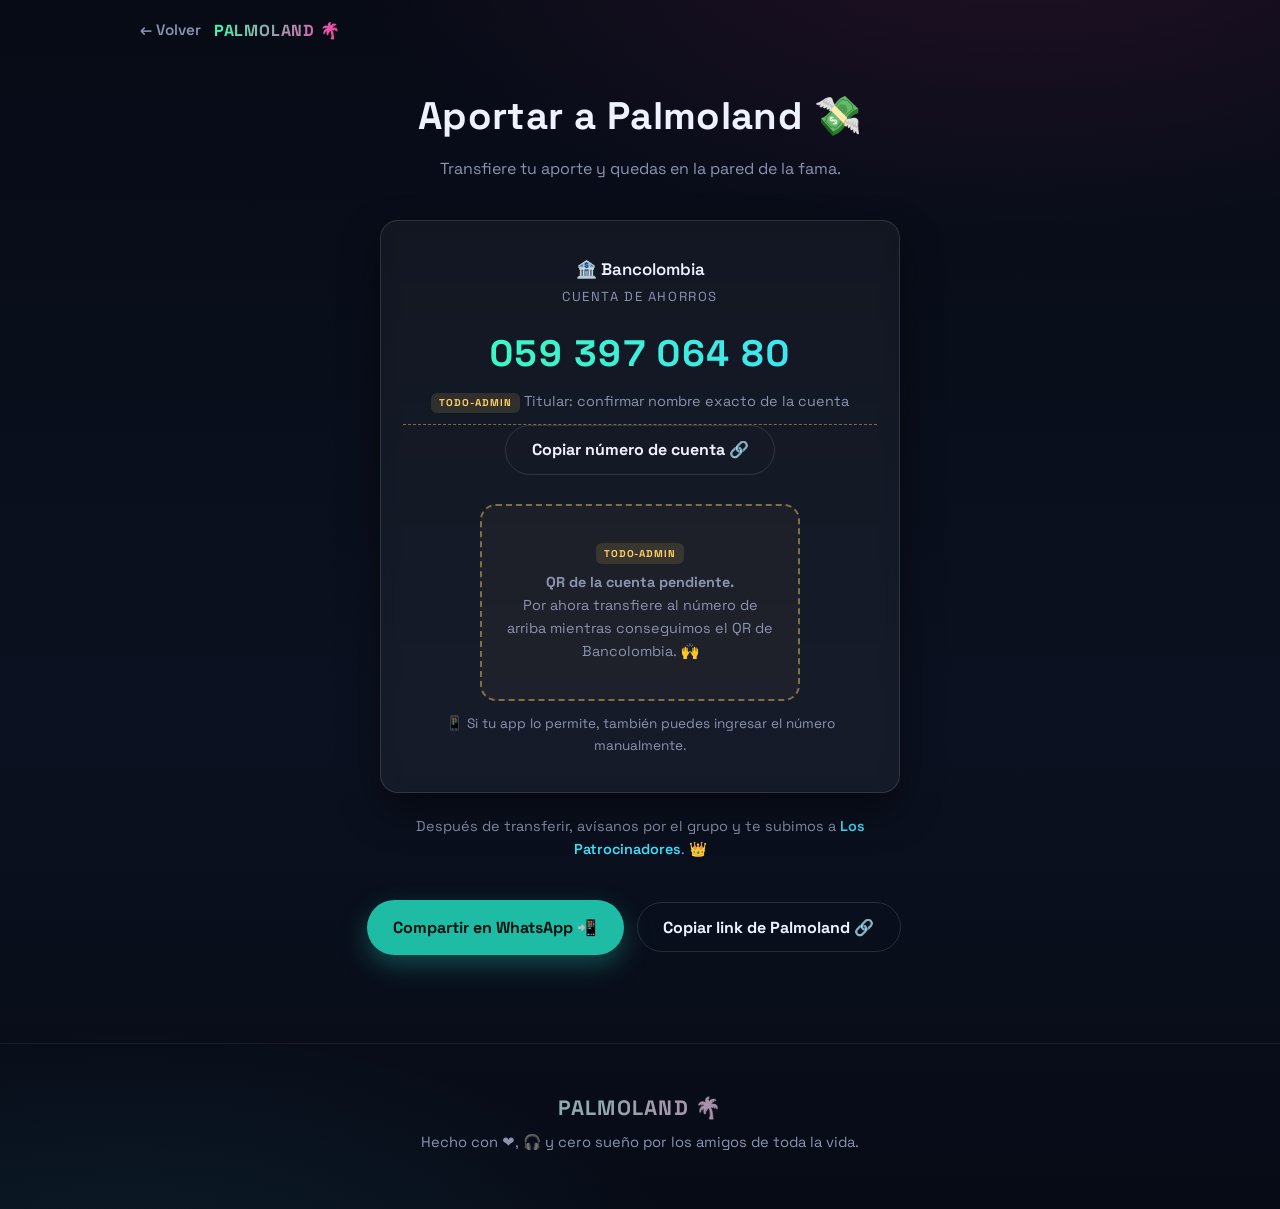
==== aportar.html @ 5ca150a5 "feat: real pals data, photo avatars, and Bancolombia payment page - data.json: real contributions — " ====
<!DOCTYPE html>
<html lang="es-CO">
<head>
  <meta charset="UTF-8" />
  <meta name="viewport" content="width=device-width, initial-scale=1.0" />
  <title>Aportar — Palmoland 🌴</title>
  <meta name="description" content="Cuenta Bancolombia para aportar a Palmoland, el festival de los amigos de toda la vida." />
  <meta name="theme-color" content="#070b16" />
  <meta name="robots" content="noindex" />

  <link rel="icon" href="data:image/svg+xml,%3Csvg xmlns='http://www.w3.org/2000/svg' viewBox='0 0 100 100'%3E%3Ctext y='.9em' font-size='90'%3E%F0%9F%8C%B4%3C/text%3E%3C/svg%3E" />

  <link rel="preconnect" href="https://fonts.googleapis.com" />
  <link rel="preconnect" href="https://fonts.gstatic.com" crossorigin />
  <link href="https://fonts.googleapis.com/css2?family=Space+Grotesk:wght@400;500;700&display=swap" rel="stylesheet" />
  <link rel="stylesheet" href="styles.css" />
</head>
<body>

  <div class="wrap">
    <nav class="page-head" aria-label="Volver al inicio">
      <a href="index.html">← Volver</a>
      <span class="page-logo" aria-hidden="true">PALMOLAND 🌴</span>
    </nav>
  </div>

  <main class="section" style="padding-top:1.5rem">
    <div class="wrap">
      <h1 class="section-title">Aportar a Palmoland 💸</h1>
      <p class="section-sub">Transfiere tu aporte y quedas en la pared de la fama.</p>

      <div class="card pay-card">
        <p class="bank-name">🏦 Bancolombia</p>
        <p class="bank-type">Cuenta de Ahorros</p>
        <p class="account-number" id="account-number">059 397 064 80</p>
        <p class="account-holder todo-admin"><span class="todo-tag">TODO-ADMIN</span> Titular: confirmar nombre exacto de la cuenta</p>

        <button class="btn btn-ghost" id="btn-copy-account" type="button">Copiar número de cuenta 🔗</button>
        <span class="copy-feedback" id="account-copy-feedback" aria-live="polite"></span>

        <div class="qr-box" id="qr-box">
          <!-- TODO-ADMIN: replace this block with the Bancolombia account QR:
               <img src="images/qr.jpeg" alt="QR de la cuenta Bancolombia para aportar a Palmoland" />
               (the qr.jpeg provided so far was the PowerHouse Gym promo QR — wrong payment target) -->
          <div class="qr-placeholder">
            <span class="todo-tag">TODO-ADMIN</span>
            <p><strong>QR de la cuenta pendiente.</strong><br />Por ahora transfiere al número de arriba mientras conseguimos el QR de Bancolombia. 🙌</p>
          </div>
        </div>

        <p class="qr-hint">📱 Si tu app lo permite, también puedes ingresar el número manualmente.</p>
      </div>

      <p class="pay-steps-note">
        Después de transferir, avísanos por el grupo y te subimos a
        <a href="index.html#patrocinadores">Los Patrocinadores</a>. 👑
      </p>

      <div class="share-row">
        <a class="btn btn-wa" id="btn-wa" href="#" target="_blank" rel="noopener">Compartir en WhatsApp 📲</a>
        <button class="btn btn-ghost" id="btn-copy">Copiar link de Palmoland 🔗</button>
        <span class="copy-feedback" id="copy-feedback" aria-live="polite"></span>
      </div>
    </div>
  </main>

  <footer class="footer">
    <div class="wrap">
      <p class="footer-title">PALMOLAND 🌴</p>
      <p>Hecho con ❤️, 🎧 y cero sueño por los amigos de toda la vida.</p>
    </div>
  </footer>

  <script src="app.js" defer></script>
  <script>
    // Copy account number (page-specific, independent of app.js)
    document.addEventListener("DOMContentLoaded", function () {
      var btn = document.getElementById("btn-copy-account");
      var feedback = document.getElementById("account-copy-feedback");
      if (!btn) return;
      btn.addEventListener("click", function () {
        var text = "059 397 064 80";
        function done() {
          feedback.textContent = "¡Copiado! ✅";
          setTimeout(function () { feedback.textContent = ""; }, 2200);
        }
        if (navigator.clipboard && navigator.clipboard.writeText) {
          navigator.clipboard.writeText(text).then(done).catch(function () { fallback(text, done); });
        } else {
          fallback(text, done);
        }
      });
      function fallback(text, done) {
        var ta = document.createElement("textarea");
        ta.value = text;
        ta.style.position = "fixed";
        ta.style.opacity = "0";
        document.body.appendChild(ta);
        ta.select();
        try { document.execCommand("copy"); done(); } catch (e) { /* no-op */ }
        ta.remove();
      }
    });
  </script>
</body>
</html>
---- styles.css ----
/* ============================================================
   PALMOLAND — synthwave landing for lifelong friends
   Mobile-first · no frameworks · GitHub Pages subpath-safe
   ============================================================ */

:root {
  --bg-0: #070b16;
  --bg-1: #0b1120;
  --bg-2: #101735;
  --card: rgba(255, 255, 255, 0.045);
  --card-strong: rgba(255, 255, 255, 0.08);
  --border: rgba(255, 255, 255, 0.12);
  --text: #eef2ff;
  --muted: #8b93b0;
  --green: #39ffb4;
  --pink: #ff3ea5;
  --cyan: #3ee0ff;
  --gold: #ffd166;
  --font: "Space Grotesk", system-ui, -apple-system, "Segoe UI", Roboto, sans-serif;
  --radius: 18px;
  --shadow: 0 18px 40px rgba(0, 0, 0, 0.45);
}

* { box-sizing: border-box; margin: 0; padding: 0; }

html { scroll-behavior: smooth; }

body {
  font-family: var(--font);
  background:
    radial-gradient(1200px 600px at 80% -10%, rgba(255, 62, 165, 0.12), transparent 60%),
    radial-gradient(1000px 500px at 10% 110%, rgba(62, 224, 255, 0.10), transparent 60%),
    linear-gradient(180deg, var(--bg-0), var(--bg-1) 60%, var(--bg-0));
  color: var(--text);
  line-height: 1.6;
  -webkit-font-smoothing: antialiased;
  overflow-x: hidden;
}

img, svg { display: block; max-width: 100%; }
a { color: var(--cyan); text-decoration: none; }
a:hover { text-decoration: underline; }

.wrap { width: min(1000px, 92%); margin: 0 auto; }
.wrap-narrow { width: min(680px, 92%); }

.hidden { display: none !important; }

/* ============================================================
   HERO
   ============================================================ */
.hero {
  position: relative;
  min-height: 92svh;
  display: flex;
  align-items: center;
  justify-content: center;
  text-align: center;
  padding: 4rem 1rem 6rem;
  overflow: hidden;
  isolation: isolate;
}

.hero-bg {
  position: absolute;
  inset: 0;
  z-index: -1;
  background: linear-gradient(180deg, #150a2e 0%, #0a0e22 55%, var(--bg-0) 100%);
}

/* Neon sun on the horizon */
.sun {
  position: absolute;
  left: 50%;
  bottom: 26%;
  width: min(58vw, 340px);
  aspect-ratio: 1;
  transform: translateX(-50%);
  border-radius: 50%;
  background: linear-gradient(180deg, #ffd166 0%, #ff6a3d 45%, #ff3ea5 100%);
  filter: blur(1px);
  box-shadow: 0 0 60px 18px rgba(255, 62, 165, 0.35), 0 0 140px 60px rgba(255, 106, 61, 0.18);
  animation: sunPulse 5s ease-in-out infinite;
}

/* Sun slits (classic synthwave cut) */
.sun::after {
  content: "";
  position: absolute;
  inset: 0;
  border-radius: 50%;
  background: repeating-linear-gradient(
    180deg,
    transparent 0 14px,
    rgba(10, 14, 34, 0.92) 14px 17px
  );
  mask-image: linear-gradient(180deg, transparent 8%, #000 60%);
}

@keyframes sunPulse {
  0%, 100% { box-shadow: 0 0 60px 18px rgba(255, 62, 165, 0.35), 0 0 140px 60px rgba(255, 106, 61, 0.18); }
  50% { box-shadow: 0 0 80px 28px rgba(255, 62, 165, 0.5), 0 0 180px 80px rgba(255, 106, 61, 0.25); }
}

/* Perspective grid floor */
.grid-floor {
  position: absolute;
  left: -40%;
  right: -40%;
  bottom: -6%;
  height: 46%;
  background:
    repeating-linear-gradient(90deg, rgba(62, 224, 255, 0.22) 0 2px, transparent 2px 72px),
    repeating-linear-gradient(0deg, rgba(62, 224, 255, 0.16) 0 2px, transparent 2px 48px);
  transform: perspective(420px) rotateX(62deg);
  transform-origin: top center;
  mask-image: linear-gradient(180deg, transparent 0%, #000 30%, transparent 96%);
  animation: gridMove 7s linear infinite;
}

@keyframes gridMove {
  from { background-position: 0 0, 0 0; }
  to { background-position: 0 0, 0 48px; }
}

/* Palm silhouettes */
.palm {
  position: absolute;
  bottom: 2%;
  width: clamp(90px, 18vw, 190px);
  fill: #05070f;
  filter: drop-shadow(0 0 18px rgba(62, 224, 255, 0.12));
  transform-origin: bottom center;
  animation: sway 6s ease-in-out infinite;
}
.palm-left { left: -3%; transform: scaleX(-1); }
.palm-right { right: -3%; animation-delay: -3s; }

@keyframes sway {
  0%, 100% { rotate: -2deg; }
  50% { rotate: 2deg; }
}

.hero-content { position: relative; z-index: 1; max-width: 640px; }

.hero-kicker {
  display: inline-block;
  font-size: 0.82rem;
  letter-spacing: 0.14em;
  text-transform: uppercase;
  color: var(--cyan);
  background: rgba(62, 224, 255, 0.08);
  border: 1px solid rgba(62, 224, 255, 0.25);
  border-radius: 999px;
  padding: 0.45rem 1rem;
  margin-bottom: 1.4rem;
}

.hero-title {
  font-size: clamp(3.2rem, 16vw, 7rem);
  font-weight: 700;
  line-height: 0.95;
  letter-spacing: 0.02em;
  background: linear-gradient(100deg, var(--green) 0%, var(--cyan) 45%, var(--pink) 100%);
  -webkit-background-clip: text;
  background-clip: text;
  color: transparent;
  filter: drop-shadow(0 0 22px rgba(62, 224, 255, 0.35));
  text-transform: uppercase;
}

.hero-title span {
  background: linear-gradient(100deg, var(--pink) 0%, var(--gold) 100%);
  -webkit-background-clip: text;
  background-clip: text;
  color: transparent;
}

.hero-tagline {
  margin-top: 1rem;
  font-size: clamp(1.05rem, 4vw, 1.35rem);
  color: var(--text);
}

.hero-date { margin-top: 1.1rem; font-size: 0.95rem; }

.hero-scroll {
  position: absolute;
  bottom: 1.4rem;
  left: 50%;
  transform: translateX(-50%);
  color: var(--muted);
  font-size: 1.2rem;
  animation: bounce 2s ease-in-out infinite;
}

@keyframes bounce {
  0%, 100% { transform: translate(-50%, 0); }
  50% { transform: translate(-50%, 8px); }
}

/* ============================================================
   BUTTONS
   ============================================================ */
.btn {
  display: inline-block;
  font-family: var(--font);
  font-weight: 700;
  font-size: 1rem;
  border-radius: 999px;
  padding: 0.85rem 1.6rem;
  border: 1px solid transparent;
  cursor: pointer;
  transition: transform 0.18s ease, box-shadow 0.18s ease, background 0.18s ease;
}

.btn:hover { transform: translateY(-2px); text-decoration: none; }
.btn:active { transform: translateY(0); }

.btn-big {
  margin-top: 2rem;
  font-size: 1.1rem;
  padding: 1rem 2.2rem;
  background: linear-gradient(100deg, var(--green), var(--cyan));
  color: #041018;
  box-shadow: 0 10px 30px rgba(57, 255, 180, 0.35);
}
.btn-big:hover { box-shadow: 0 14px 40px rgba(57, 255, 180, 0.5); }

.btn-wa {
  background: #1ebba5;
  color: #04120f;
  box-shadow: 0 10px 26px rgba(30, 187, 165, 0.35);
}
.btn-wa:hover { box-shadow: 0 14px 34px rgba(30, 187, 165, 0.5); }

.btn-ghost {
  background: transparent;
  color: var(--text);
  border-color: var(--border);
}
.btn-ghost:hover { border-color: var(--cyan); color: var(--cyan); }

/* ============================================================
   SECTIONS
   ============================================================ */
.section { padding: 4.2rem 0; }
.section-alt {
  background: linear-gradient(180deg, rgba(255, 255, 255, 0.025), rgba(255, 255, 255, 0));
  border-top: 1px solid rgba(255, 255, 255, 0.05);
  border-bottom: 1px solid rgba(255, 255, 255, 0.05);
}

.section-title {
  font-size: clamp(1.7rem, 6vw, 2.4rem);
  font-weight: 700;
  text-align: center;
  letter-spacing: 0.01em;
}

.section-sub {
  text-align: center;
  color: var(--muted);
  margin: 0.6rem auto 2.4rem;
  max-width: 560px;
}

.accent {
  background: linear-gradient(100deg, var(--green), var(--cyan));
  -webkit-background-clip: text;
  background-clip: text;
  color: transparent;
}

/* ============================================================
   CARDS
   ============================================================ */
.card {
  background: var(--card);
  border: 1px solid var(--border);
  border-radius: var(--radius);
  padding: 1.5rem;
  backdrop-filter: blur(8px);
  box-shadow: var(--shadow);
}

/* ============================================================
   PROGRESS
   ============================================================ */
.progress-card { padding: 1.8rem 1.4rem; }

.progress-bar {
  position: relative;
  height: 30px;
  border-radius: 999px;
  background: rgba(255, 255, 255, 0.07);
  border: 1px solid var(--border);
  overflow: visible;
}

.bar-fill {
  height: 100%;
  width: 0%;
  border-radius: 999px;
  background: linear-gradient(90deg, var(--green), var(--cyan));
  box-shadow: 0 0 18px rgba(57, 255, 180, 0.45);
  transition: width 1.2s cubic-bezier(0.22, 1, 0.36, 1);
}

/* Milestone pin */
.bar-pin {
  position: absolute;
  top: -44px;
  bottom: -30px;
  left: 50%;
  transform: translateX(-50%);
  display: flex;
  flex-direction: column;
  align-items: center;
  pointer-events: none;
}

.pin-icon {
  font-size: 1.3rem;
  line-height: 1;
  filter: drop-shadow(0 0 8px rgba(255, 209, 102, 0.6));
}

.pin-label {
  position: absolute;
  top: calc(100% + 34px);
  font-size: 0.7rem;
  letter-spacing: 0.08em;
  text-transform: uppercase;
  color: var(--gold);
  white-space: nowrap;
}

/* vertical guide line for the pin */
.bar-pin::before {
  content: "";
  position: absolute;
  top: 22px;
  bottom: 2px;
  left: 50%;
  width: 2px;
  background: linear-gradient(180deg, var(--gold), transparent);
  opacity: 0.55;
}

.progress-bar.unlocked .pin-icon { filter: drop-shadow(0 0 14px rgba(57, 255, 180, 0.9)); }
.progress-bar.unlocked .pin-label { color: var(--green); }

.goal-banner {
  margin-top: 2.6rem;
  text-align: center;
  font-weight: 700;
  color: var(--gold);
  background: rgba(255, 209, 102, 0.08);
  border: 1px dashed rgba(255, 209, 102, 0.4);
  border-radius: 12px;
  padding: 0.7rem 1rem;
}

.stats-grid {
  display: grid;
  grid-template-columns: repeat(2, 1fr);
  gap: 0.9rem;
  margin-top: 3.2rem;
}

.stat {
  background: rgba(255, 255, 255, 0.04);
  border: 1px solid var(--border);
  border-radius: 14px;
  padding: 0.9rem 0.6rem;
  text-align: center;
}

.stat-value {
  display: block;
  font-size: clamp(1.15rem, 4.5vw, 1.5rem);
  font-weight: 700;
  background: linear-gradient(100deg, var(--green), var(--cyan));
  -webkit-background-clip: text;
  background-clip: text;
  color: transparent;
}

.stat-label {
  display: block;
  margin-top: 0.15rem;
  font-size: 0.78rem;
  text-transform: uppercase;
  letter-spacing: 0.09em;
  color: var(--muted);
}

/* Milestone cards */
.milestones {
  display: grid;
  grid-template-columns: 1fr;
  gap: 1.1rem;
  margin-top: 1.4rem;
}

.milestone-card { transition: box-shadow 0.4s ease, border-color 0.4s ease; }

.milestone-card.unlocked {
  border-color: rgba(57, 255, 180, 0.55);
  box-shadow: 0 0 0 1px rgba(57, 255, 180, 0.35), 0 0 34px rgba(57, 255, 180, 0.18);
  animation: unlockFlash 1.4s ease 1;
}

@keyframes unlockFlash {
  0% { box-shadow: 0 0 0 1px rgba(57, 255, 180, 0.1), 0 0 0 rgba(57, 255, 180, 0); }
  35% { box-shadow: 0 0 0 2px rgba(57, 255, 180, 0.9), 0 0 60px rgba(57, 255, 180, 0.55); }
  100% { box-shadow: 0 0 0 1px rgba(57, 255, 180, 0.35), 0 0 34px rgba(57, 255, 180, 0.18); }
}

.milestone-head { display: flex; gap: 0.9rem; align-items: flex-start; }

.milestone-emoji {
  font-size: 1.9rem;
  line-height: 1;
  background: rgba(255, 255, 255, 0.06);
  border: 1px solid var(--border);
  border-radius: 14px;
  padding: 0.55rem;
}

.milestone-name { font-size: 1.02rem; }
.milestone-desc { font-size: 0.85rem; color: var(--muted); }

.milestone-subbar {
  margin-top: 1rem;
  height: 10px;
  border-radius: 999px;
  background: rgba(255, 255, 255, 0.07);
  overflow: hidden;
}

.subbar-fill {
  height: 100%;
  width: 0%;
  border-radius: 999px;
  background: linear-gradient(90deg, var(--pink), var(--gold));
  transition: width 1.2s cubic-bezier(0.22, 1, 0.36, 1);
}

#milestone-0 .subbar-fill { background: linear-gradient(90deg, var(--green), var(--cyan)); }

.milestone-status { margin-top: 0.7rem; font-size: 0.88rem; color: var(--muted); }
.milestone-status strong { color: var(--text); }
.milestone-card.unlocked .milestone-status strong { color: var(--green); }

/* ============================================================
   TABS
   ============================================================ */
.tabs {
  position: relative;
  display: grid;
  grid-template-columns: 1fr 1fr;
  max-width: 420px;
  margin: 0 auto 1.8rem;
  background: rgba(255, 255, 255, 0.05);
  border: 1px solid var(--border);
  border-radius: 999px;
  padding: 5px;
}

.tab {
  position: relative;
  z-index: 1;
  font-family: var(--font);
  font-weight: 600;
  font-size: 0.92rem;
  color: var(--muted);
  background: none;
  border: none;
  border-radius: 999px;
  padding: 0.6rem 0.5rem;
  cursor: pointer;
  transition: color 0.25s ease;
}

.tab.active { color: #041018; }

.tab-glider {
  position: absolute;
  z-index: 0;
  top: 5px;
  bottom: 5px;
  left: 5px;
  width: calc(50% - 5px);
  border-radius: 999px;
  background: linear-gradient(100deg, var(--green), var(--cyan));
  box-shadow: 0 4px 18px rgba(57, 255, 180, 0.35);
  transition: transform 0.3s cubic-bezier(0.22, 1, 0.36, 1);
}

.tabs.moved .tab-glider { transform: translateX(100%); }

/* ============================================================
   PODIUM
   ============================================================ */
.podium {
  display: flex;
  align-items: flex-end;
  justify-content: center;
  gap: 0.7rem;
  margin: 2.2rem 0 1.6rem;
}

.podium-slot { text-align: center; flex: 1; max-width: 200px; }

.podium-avatar {
  font-size: 1.7rem;
  background: rgba(255, 255, 255, 0.06);
  border: 1px solid var(--border);
  border-radius: 50%;
  width: 62px;
  height: 62px;
  display: flex;
  align-items: center;
  justify-content: center;
  margin: 0 auto 0.5rem;
  overflow: hidden;
}

.podium-avatar img {
  width: 100%;
  height: 100%;
  object-fit: cover;
}

.podium-name { font-weight: 700; font-size: 0.95rem; }
.podium-amount { font-size: 0.85rem; color: var(--gold); font-weight: 700; }

.podium-base {
  margin-top: 0.6rem;
  border-radius: 12px 12px 0 0;
  background: linear-gradient(180deg, rgba(255, 209, 102, 0.25), rgba(255, 209, 102, 0.05));
  border: 1px solid rgba(255, 209, 102, 0.35);
  display: flex;
  align-items: flex-start;
  justify-content: center;
  font-size: 1.4rem;
  padding-top: 0.5rem;
}

.podium-slot.p1 .podium-base { height: 96px; background: linear-gradient(180deg, rgba(255, 209, 102, 0.45), rgba(255, 209, 102, 0.08)); box-shadow: 0 0 30px rgba(255, 209, 102, 0.25); }
.podium-slot.p2 .podium-base { height: 68px; }
.podium-slot.p3 .podium-base { height: 52px; }

.podium-order-1 { order: 2; }
.podium-order-2 { order: 1; }
.podium-order-3 { order: 3; }

/* Ranked list (4th+) and recent list */
.rank-list, .entry-list { list-style: none; margin-top: 1.2rem; }

.entry {
  display: flex;
  align-items: center;
  gap: 0.85rem;
  background: var(--card);
  border: 1px solid var(--border);
  border-radius: 14px;
  padding: 0.75rem 0.95rem;
  margin-bottom: 0.6rem;
  opacity: 0;
  transform: translateY(14px);
  animation: slideIn 0.5s ease forwards;
  transition: transform 0.18s ease, border-color 0.18s ease;
}

.entry:hover { transform: translateY(-2px); border-color: rgba(62, 224, 255, 0.4); }

@keyframes slideIn {
  to { opacity: 1; transform: translateY(0); }
}

.entry-rank {
  min-width: 2rem;
  font-weight: 700;
  color: var(--muted);
  text-align: center;
}

.entry-avatar {
  font-size: 1.25rem;
  background: rgba(255, 255, 255, 0.06);
  border: 1px solid var(--border);
  border-radius: 50%;
  width: 44px;
  height: 44px;
  display: flex;
  align-items: center;
  justify-content: center;
  flex-shrink: 0;
  overflow: hidden;
}

.entry-avatar img {
  width: 100%;
  height: 100%;
  object-fit: cover;
}

.entry-main { flex: 1; min-width: 0; }
.entry-name { font-weight: 600; font-size: 0.97rem; }
.entry-date { font-size: 0.76rem; color: var(--muted); }

.entry-amount {
  font-weight: 700;
  font-size: 0.98rem;
  white-space: nowrap;
  background: linear-gradient(100deg, var(--green), var(--cyan));
  -webkit-background-clip: text;
  background-clip: text;
  color: transparent;
}

.empty-note {
  text-align: center;
  color: var(--muted);
  padding: 2.4rem 1rem;
  border: 1px dashed var(--border);
  border-radius: var(--radius);
}

/* ============================================================
   STEPS (Cómo aportar)
   ============================================================ */
.steps { display: grid; grid-template-columns: 1fr; gap: 1.1rem; }

.step { position: relative; padding-top: 2.1rem; }

.step-num {
  position: absolute;
  top: -1.05rem;
  left: 1.3rem;
  width: 2.1rem;
  height: 2.1rem;
  display: flex;
  align-items: center;
  justify-content: center;
  font-weight: 700;
  color: #041018;
  background: linear-gradient(100deg, var(--green), var(--cyan));
  border-radius: 50%;
  box-shadow: 0 6px 18px rgba(57, 255, 180, 0.4);
}

.step h3 { margin-bottom: 0.7rem; font-size: 1.05rem; }
.step-hint { font-size: 0.9rem; color: var(--muted); margin-top: 0.6rem; }

/* ============================================================
   TODO-ADMIN slots
   ============================================================ */
.todo-admin {
  color: var(--muted);
  border-bottom: 1px dashed rgba(255, 209, 102, 0.45);
  padding-bottom: 0.2rem;
}

.todo-block {
  border: 1px dashed rgba(255, 209, 102, 0.45);
  border-radius: 12px;
  padding: 0.8rem 1rem;
  background: rgba(255, 209, 102, 0.04);
}

.todo-tag {
  display: inline-block;
  font-size: 0.62rem;
  font-weight: 700;
  letter-spacing: 0.1em;
  text-transform: uppercase;
  color: var(--gold);
  background: rgba(255, 209, 102, 0.12);
  border-radius: 6px;
  padding: 0.15rem 0.5rem;
  margin-bottom: 0.45rem;
}

/* ============================================================
   SHARE ROW
   ============================================================ */
.share-row {
  display: flex;
  flex-wrap: wrap;
  align-items: center;
  justify-content: center;
  gap: 0.8rem;
  margin-top: 2.4rem;
}

.copy-feedback {
  font-weight: 600;
  color: var(--green);
  min-height: 1.4em;
}

/* ============================================================
   FAQ
   ============================================================ */
.faq-item { margin-bottom: 0.8rem; padding: 1.1rem 1.3rem; }

.faq-item summary {
  cursor: pointer;
  font-weight: 600;
  list-style: none;
  display: flex;
  justify-content: space-between;
  align-items: center;
  gap: 1rem;
}

.faq-item summary::-webkit-details-marker { display: none; }
.faq-item summary::after { content: "+"; color: var(--cyan); font-weight: 700; }
.faq-item[open] summary::after { content: "–"; }
.faq-item p { margin-top: 0.7rem; color: var(--muted); }

/* ============================================================
   FOOTER
   ============================================================ */
.footer {
  padding: 3rem 0 3.4rem;
  text-align: center;
  color: var(--muted);
  font-size: 0.92rem;
  border-top: 1px solid rgba(255, 255, 255, 0.06);
}

.footer-title {
  font-size: 1.3rem;
  font-weight: 700;
  letter-spacing: 0.06em;
  margin-bottom: 0.4rem;
  background: linear-gradient(100deg, var(--green), var(--pink));
  -webkit-background-clip: text;
  background-clip: text;
  color: transparent;
}

.footer-admin { margin-top: 1rem; font-size: 0.8rem; opacity: 0.85; }
.footer-admin code { background: rgba(255, 255, 255, 0.08); padding: 0.1rem 0.4rem; border-radius: 6px; }

/* ============================================================
   CONFETTI CANVAS
   ============================================================ */
#confetti-canvas {
  position: fixed;
  inset: 0;
  pointer-events: none;
  z-index: 999;
}

/* ============================================================
   APORTAR PAGE
   ============================================================ */
.page-head {
  display: flex;
  align-items: center;
  gap: 0.8rem;
  padding: 1.1rem 0;
}

.page-head a {
  color: var(--muted);
  font-weight: 600;
  font-size: 0.95rem;
}
.page-head a:hover { color: var(--cyan); }

.page-logo {
  font-weight: 700;
  letter-spacing: 0.05em;
  background: linear-gradient(100deg, var(--green), var(--pink));
  -webkit-background-clip: text;
  background-clip: text;
  color: transparent;
}

.pay-card {
  max-width: 520px;
  margin: 1.5rem auto 0;
  text-align: center;
  padding: 2.2rem 1.4rem;
}

.bank-name {
  font-size: 1.05rem;
  font-weight: 600;
  color: var(--text);
}

.bank-type {
  font-size: 0.82rem;
  text-transform: uppercase;
  letter-spacing: 0.12em;
  color: var(--muted);
  margin-top: 0.2rem;
}

.account-number {
  font-size: clamp(1.6rem, 8vw, 2.3rem);
  font-weight: 700;
  letter-spacing: 0.04em;
  margin: 1.1rem 0 0.4rem;
  background: linear-gradient(100deg, var(--green), var(--cyan));
  -webkit-background-clip: text;
  background-clip: text;
  color: transparent;
  font-variant-numeric: tabular-nums;
}

.account-holder { font-size: 0.9rem; color: var(--muted); }

.qr-box {
  margin: 1.8rem auto 0;
  width: min(78vw, 320px);
}

.qr-box img {
  width: 100%;
  height: auto;
  border-radius: 16px;
  border: 1px solid var(--border);
  background: #fff;
  display: block;
}

.qr-placeholder {
  border: 2px dashed rgba(255, 209, 102, 0.45);
  border-radius: 16px;
  padding: 2.2rem 1.2rem;
  color: var(--muted);
  font-size: 0.9rem;
  background: rgba(255, 209, 102, 0.04);
}

.qr-hint { margin-top: 0.8rem; font-size: 0.85rem; color: var(--muted); }

.pay-steps-note {
  max-width: 520px;
  margin: 1.4rem auto 0;
  text-align: center;
  font-size: 0.9rem;
  color: var(--muted);
}

.pay-steps-note a { color: var(--cyan); font-weight: 600; }

/* ============================================================
   RESPONSIVE — tablet and up
   ============================================================ */
@media (min-width: 640px) {
  .stats-grid { grid-template-columns: repeat(4, 1fr); }
  .milestones { grid-template-columns: 1fr 1fr; }
  .steps { grid-template-columns: repeat(3, 1fr); }
  .step { padding-top: 1.8rem; }
}

@media (min-width: 900px) {
  .section { padding: 5.5rem 0; }
  .palm { width: 210px; }
}

/* ============================================================
   REDUCED MOTION
   ============================================================ */
@media (prefers-reduced-motion: reduce) {
  html { scroll-behavior: auto; }
  *, *::before, *::after {
    animation-duration: 0.001s !important;
    animation-iteration-count: 1 !important;
    transition-duration: 0.001s !important;
  }
  .entry { opacity: 1; transform: none; animation: none; }
}
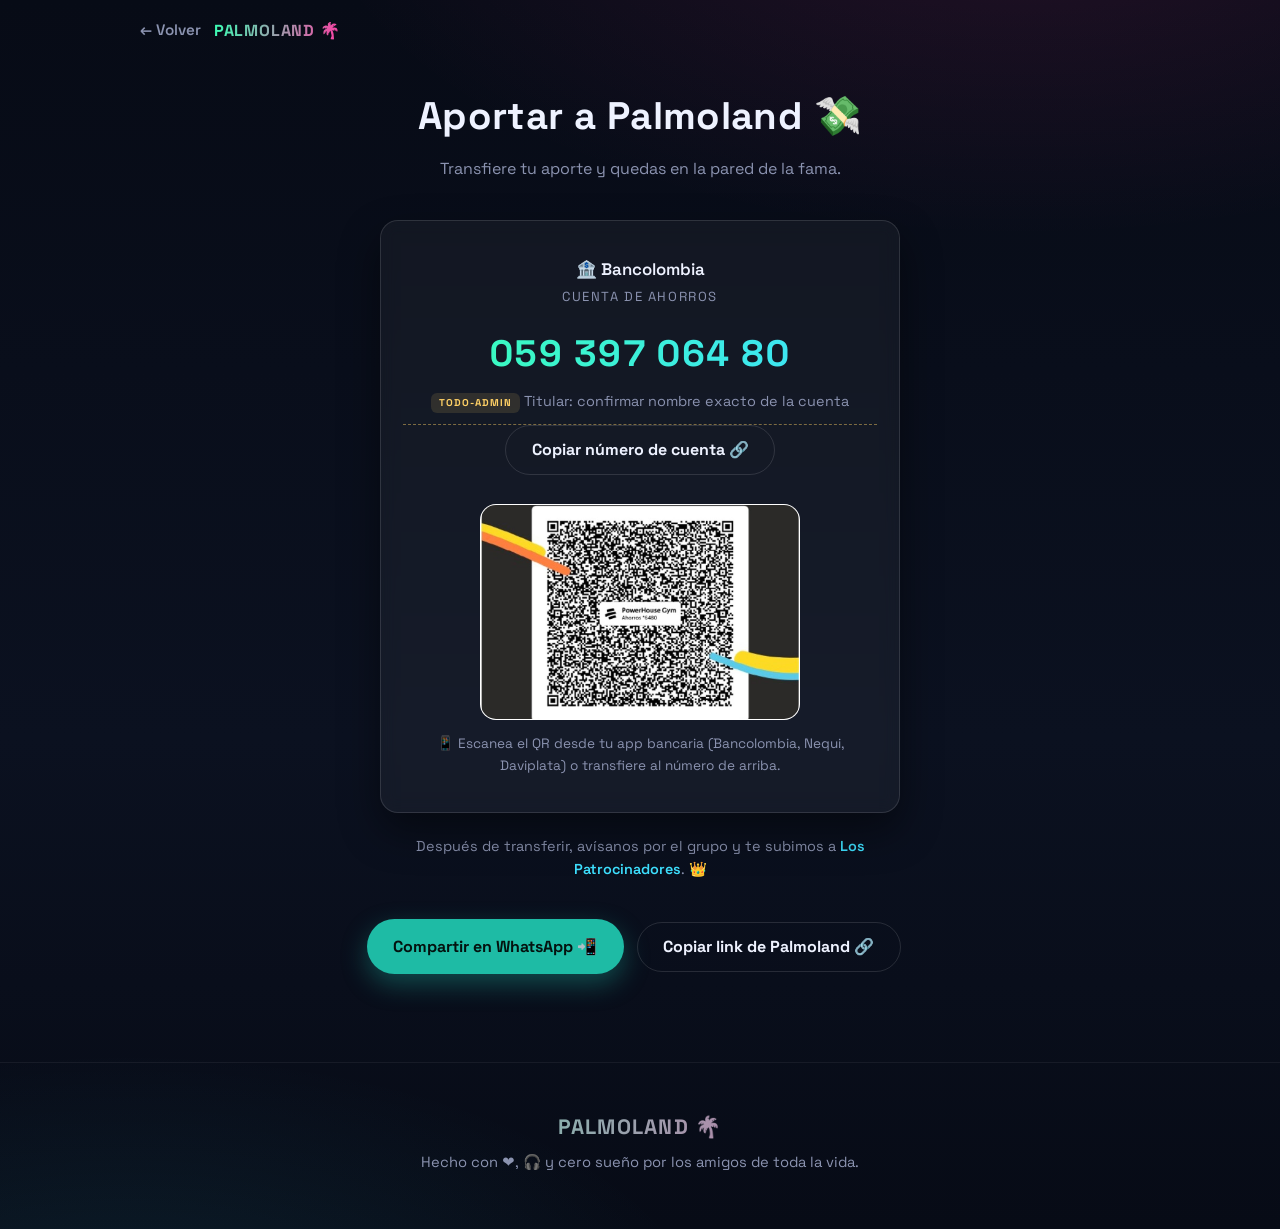
==== commit 1676158d: "feat: PowerHouse QR live + new aportes (total $700.000) - QR confirmed by owner (PowerHouse Gym is t" ====
--- a/aportar.html
+++ b/aportar.html
@@ -39,16 +39,10 @@
         <span class="copy-feedback" id="account-copy-feedback" aria-live="polite"></span>
 
         <div class="qr-box" id="qr-box">
-          <!-- TODO-ADMIN: replace this block with the Bancolombia account QR:
-               <img src="images/qr.jpeg" alt="QR de la cuenta Bancolombia para aportar a Palmoland" />
-               (the qr.jpeg provided so far was the PowerHouse Gym promo QR — wrong payment target) -->
-          <div class="qr-placeholder">
-            <span class="todo-tag">TODO-ADMIN</span>
-            <p><strong>QR de la cuenta pendiente.</strong><br />Por ahora transfiere al número de arriba mientras conseguimos el QR de Bancolombia. 🙌</p>
-          </div>
+          <img src="images/qr.jpeg" alt="QR de pago PowerHouse para aportar a Palmoland" />
         </div>
 
-        <p class="qr-hint">📱 Si tu app lo permite, también puedes ingresar el número manualmente.</p>
+        <p class="qr-hint">📱 Escanea el QR desde tu app bancaria (Bancolombia, Nequi, Daviplata) o transfiere al número de arriba.</p>
       </div>
 
       <p class="pay-steps-note">
